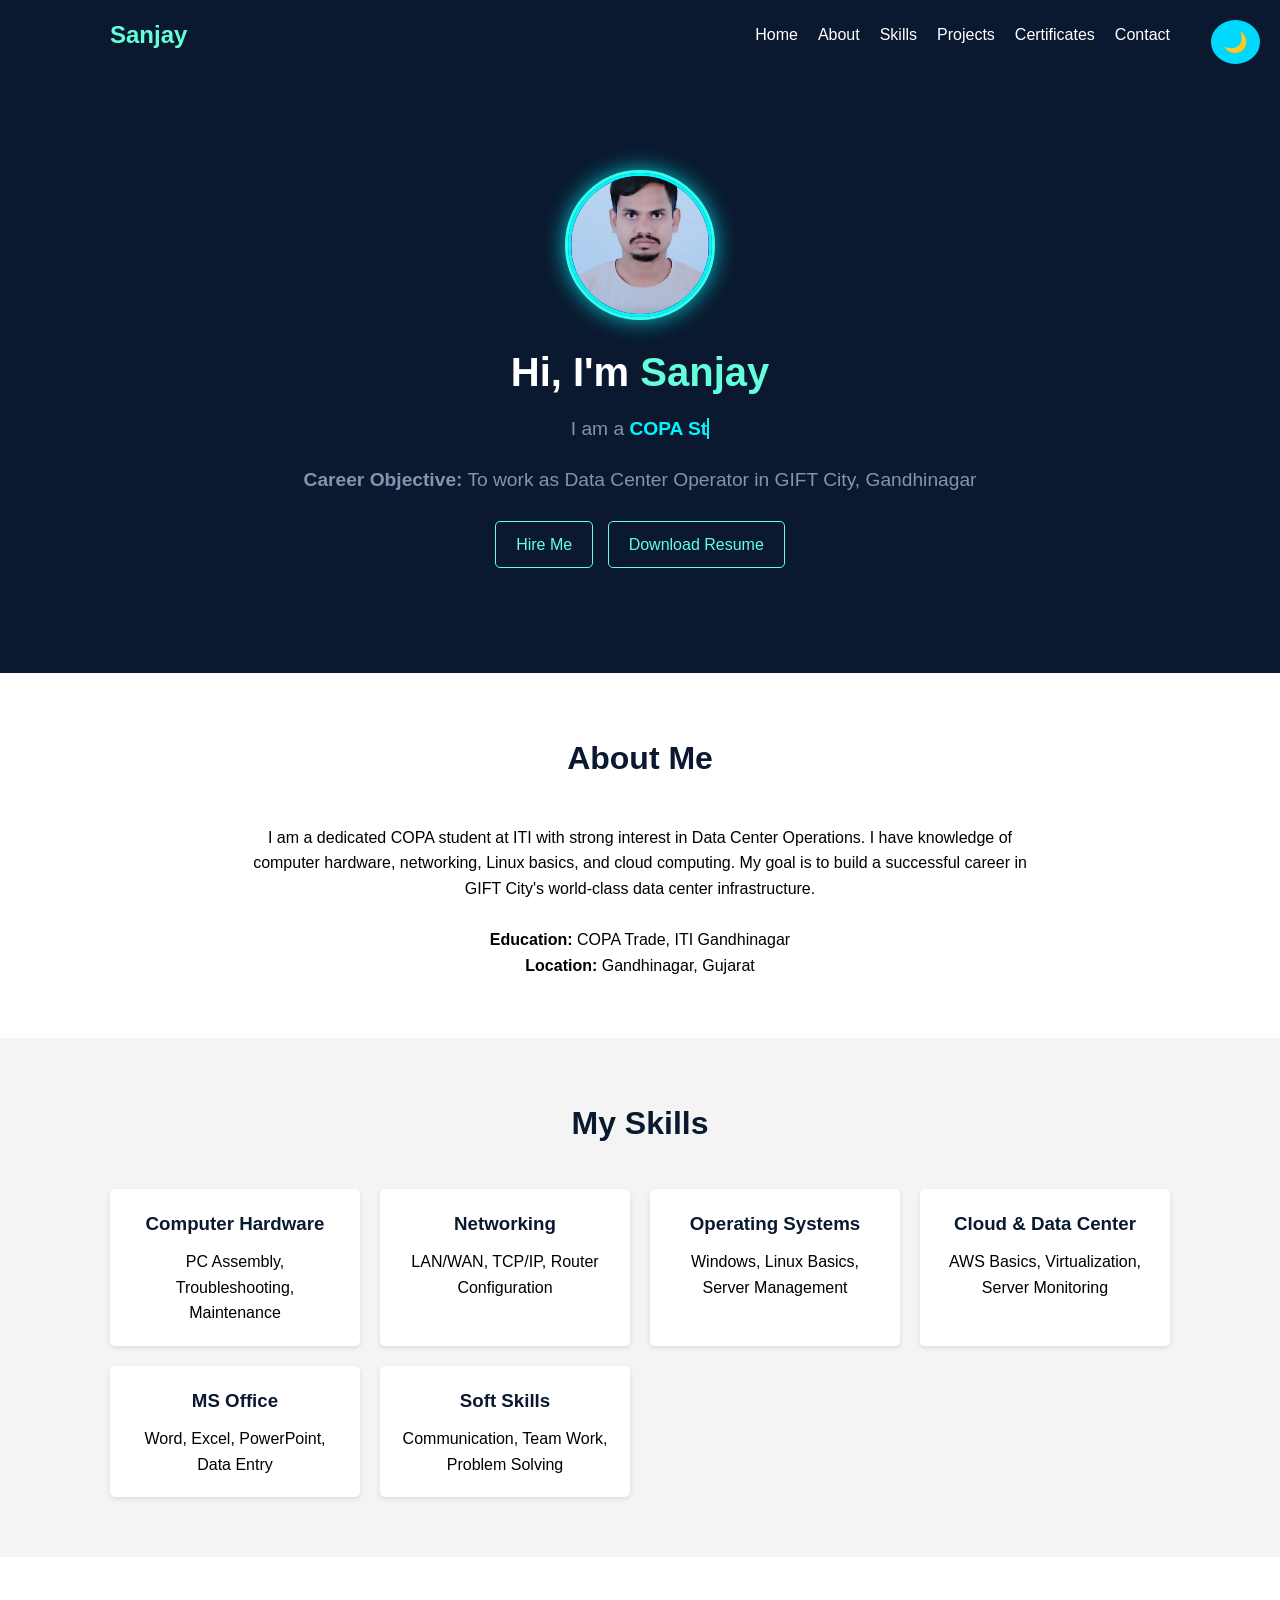
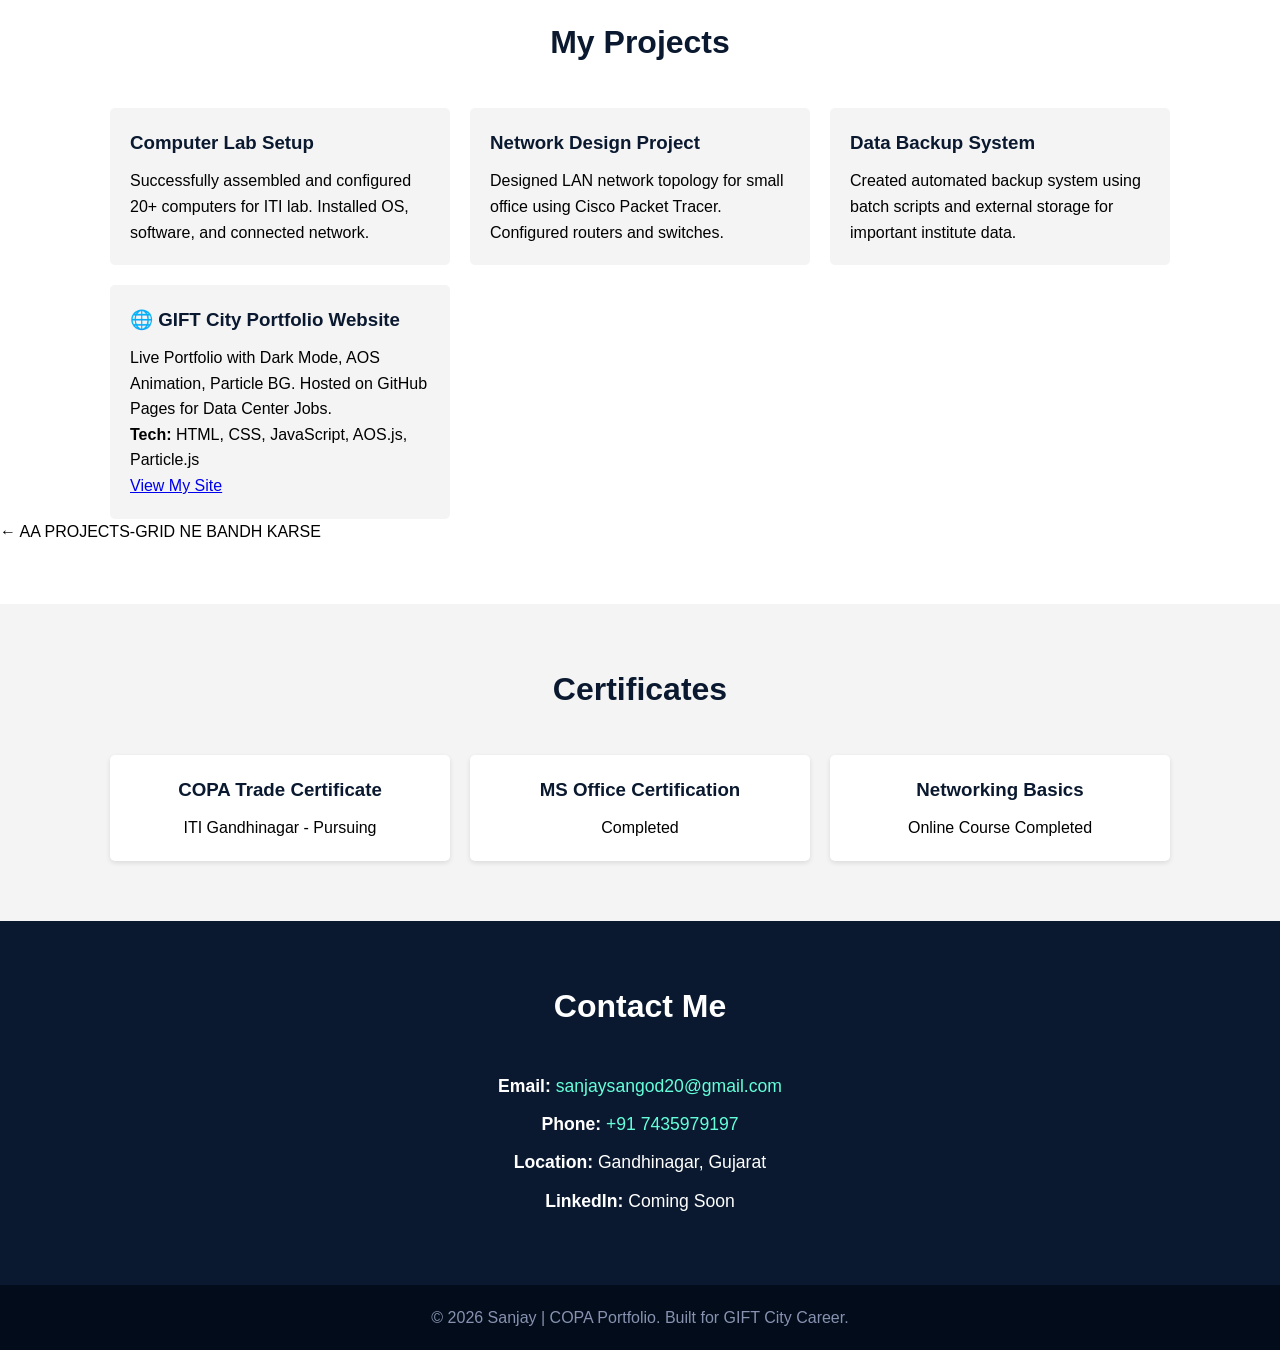
==== index.html @ d098801d "Update index.html" ====
<html lang="en">
<head>
    <meta charset="UTF-8">
    <meta name="viewport" content="width=device-width, initial-scale=1.0">
    <title>Sanjay - COPA Portfolio | GIFT City</title>
    <style>
        * { margin: 0; padding: 0; box-sizing: border-box; }
        body { font-family: Arial, sans-serif; line-height: 1.6; background: #f4f4f4; }
        .container { max-width: 1100px; margin: auto; padding: 0 20px; }
        
        /* Header */
        header { background: #0a192f; color: #fff; padding: 1rem 0; position: sticky; top: 0; }
        nav { display: flex; justify-content: space-between; align-items: center; }
        .logo { font-size: 1.5rem; font-weight: bold; color: #64ffda; }
        .nav-links { display: flex; list-style: none; }
        .nav-links li { margin-left: 20px; }
        .nav-links a { color: #fff; text-decoration: none; }
        .nav-links a:hover { color: #64ffda; }
        
        /* Hero Section */
        #home { background: #0a192f; color: #fff; padding: 100px 0; text-align: center; }
        .hero-img { width: 150px; height: 150px; border-radius: 50%; border: 3px solid #64ffda; margin-bottom: 20px; background: #112240; display: inline-flex; align-items: center; justify-content: center; font-size: 14px; }
        #home h1 { font-size: 2.5rem; margin-bottom: 10px; }
        #home h1 span { color: #64ffda; }
        #home p { font-size: 1.2rem; margin-bottom: 20px; color: #8892b0; }
        .btn { display: inline-block; background: transparent; color: #64ffda; padding: 10px 20px; border: 1px solid #64ffda; border-radius: 5px; text-decoration: none; margin: 5px; }
        .btn:hover { background: rgba(100,255,218,0.1); }
        
        /* Sections */
        section { padding: 60px 0; }
        section h2 { text-align: center; font-size: 2rem; margin-bottom: 40px; color: #0a192f; }
        #about, #projects { background: #fff; }
        #skills, #certificates { background: #f4f4f4; }
        
        /* About */
        .about-content { max-width: 800px; margin: auto; text-align: center; }
        
        /* Skills */
        .skills-grid { display: grid; grid-template-columns: repeat(auto-fit, minmax(200px, 1fr)); gap: 20px; }
        .skill-card { background: #fff; padding: 20px; border-radius: 5px; text-align: center; box-shadow: 0 2px 5px rgba(0,0,0,0.1); }
        .skill-card h3 { color: #0a192f; margin-bottom: 10px; }
        
        /* Projects */
        .projects-grid { display: grid; grid-template-columns: repeat(auto-fit, minmax(300px, 1fr)); gap: 20px; }
        .project-card { background: #f4f4f4; padding: 20px; border-radius: 5px; }
        .project-card h3 { color: #0a192f; margin-bottom: 10px; }
        
        /* Contact */
        #contact { background: #0a192f; color: #fff; text-align: center; }
        #contact h2 { color: #fff; }
        .contact-info p { margin: 10px 0; font-size: 1.1rem; }
        .contact-info a { color: #64ffda; text-decoration: none; }
        /* Typing Effect Cursor */
#typing {
    color: #00f5ff;
    font-weight: bold;
    border-right: 2px solid #00f5ff;
    animation: blink 0.7s infinite;
}

@keyframes blink {
    50% { border-color: transparent }
}

/* Photo Hover Effect */
.hero-img img:hover {
    transform: scale(1.1) rotate(5deg);
    box-shadow: 0 0 40px #00f5ff;
}
        footer { background: #020c1b; color: #8892b0; text-align: center; padding: 20px 0; }
    </style>
    <link href="https://unpkg.com/aos@2.3.1/dist/aos.css" rel="stylesheet">
</head>
<body>
    <header>
        <button id="theme-toggle" style="position: fixed; top: 20px; right: 20px; z-index: 999; padding: 10px 12px; border-radius: 50%; border: none; background: #00d9ff; cursor: pointer; font-size: 20px;">🌙</button>
        <div class="container">
            <nav>
                <div class="logo">Sanjay</div>
                <ul class="nav-links">
                    <li><a href="#home">Home</a></li>
                    <li><a href="#about">About</a></li>
                    <li><a href="#skills">Skills</a></li>
                    <li><a href="#projects">Projects</a></li>
                    <li><a href="#certificates">Certificates</a></li>
                    <li><a href="#contact">Contact</a></li>
                </ul>
            </nav>
        </div>
    </header>

    <section id="home">
        <div class="container">
            <div class="hero-img">
    <img src="myphoto.jpg" alt="Sanjay" 
    style="width: 100%; height: 100%; border-radius: 50%; object-fit: cover; 
    border: 3px solid #00f5ff; box-shadow: 0 0 25px #00f5ff; transition: 0.3s;">
            </div>
            <h1>Hi, I'm <span>Sanjay</span></h1>
            <p class="typing-text">I am a <span id="typing"></span></p>
            <p><strong>Career Objective:</strong> To work as Data Center Operator in GIFT City, Gandhinagar</p>
            <a href="#contact" class="btn">Hire Me</a>
            <a href="#" class="btn">Download Resume</a>
        </div>
    </section>

    <section id="about" data-aos="fade-up">
        <div class="container">
            <h2>About Me</h2>
            <div class="about-content">
                <p>I am a dedicated COPA student at ITI with strong interest in Data Center Operations. I have knowledge of computer hardware, networking, Linux basics, and cloud computing. My goal is to build a successful career in GIFT City's world-class data center infrastructure.</p>
                <br>
                <p><strong>Education:</strong> COPA Trade, ITI Gandhinagar</p>
                <p><strong>Location:</strong> Gandhinagar, Gujarat</p>
            </div>
        </div>
    </section>

    <section id="skills" data-aos="fade-up" data-aos-delay="100">
        <div class="container">
            <h2>My Skills</h2>
            <div class="skills-grid">
                <div class="skill-card">
                    <h3>Computer Hardware</h3>
                    <p>PC Assembly, Troubleshooting, Maintenance</p>
                </div>
                <div class="skill-card">
                    <h3>Networking</h3>
                    <p>LAN/WAN, TCP/IP, Router Configuration</p>
                </div>
                <div class="skill-card">
                    <h3>Operating Systems</h3>
                    <p>Windows, Linux Basics, Server Management</p>
                </div>
                <div class="skill-card">
                    <h3>Cloud & Data Center</h3>
                    <p>AWS Basics, Virtualization, Server Monitoring</p>
                </div>
                <div class="skill-card">
                    <h3>MS Office</h3>
                    <p>Word, Excel, PowerPoint, Data Entry</p>
                </div>
                <div class="skill-card">
                    <h3>Soft Skills</h3>
                    <p>Communication, Team Work, Problem Solving</p>
                </div>
            </div>
        </div>
    </section>

    <section id="projects" data-aos="fade-up" data-aos-delay="200">
        <div class="container">
            <h2>My Projects</h2>
            <div class="projects-grid">
                <div class="project-card">
                    <h3>Computer Lab Setup</h3>
                    <p>Successfully assembled and configured 20+ computers for ITI lab. Installed OS, software, and connected network.</p>
                </div>
                <div class="project-card">
                    <h3>Network Design Project</h3>
                    <p>Designed LAN network topology for small office using Cisco Packet Tracer. Configured routers and switches.</p>
                </div>
                <div class="project-card">
                    <h3>Data Backup System</h3>
                    <p>Created automated backup system using batch scripts and external storage for important institute data.</p>
                </div>
                    <div class="project-card" data-aos="zoom-in" data-aos-delay="300">
          <h3>🌐 GIFT City Portfolio Website</h3>
          <p>Live Portfolio with Dark Mode, AOS Animation, Particle BG. Hosted on GitHub Pages for Data Center Jobs.</p>
          <p><strong>Tech:</strong> HTML, CSS, JavaScript, AOS.js, Particle.js</p>
          <a href="https://sanjaycopa.github.io" class="view-btn" target="_blank">View My Site</a>
                    </div>
        </div>
                    </div>  ← AA PROJECTS-GRID NE BANDH KARSE
    </section>

  <section id="certificates" data-aos="zoom-in">
        <div class="container">
            <h2>Certificates</h2>
            <div class="skills-grid">
                <div class="skill-card">
                    <h3>COPA Trade Certificate</h3>
                    <p>ITI Gandhinagar - Pursuing</p>
                </div>
                <div class="skill-card">
                    <h3>MS Office Certification</h3>
                    <p>Completed</p>
                </div>
                <div class="skill-card">
                    <h3>Networking Basics</h3>
                    <p>Online Course Completed</p>
                </div>
            </div>
        </div>
    </section>

    <section id="contact" data-aos="fade-up">
        <div class="container">
            <h2>Contact Me</h2>
            <div class="contact-info">
                <p><strong>Email:</strong> <a href="mailto:sanjaysangod20@gmail.com">sanjaysangod20@gmail.com</a></p>
                <p><strong>Phone:</strong> <a href="tel:+917435979197">+91 7435979197</a></p>
                <p><strong>Location:</strong> Gandhinagar, Gujarat</p>
                <p><strong>LinkedIn:</strong> Coming Soon</p>
            </div>
        </div>
    </section>

    <footer>
        <p>&copy; 2026 Sanjay | COPA Portfolio. Built for GIFT City Career.</p>
    </footer>
<script>
const textArray = [
    "COPA Student",
    "GIFT City Data Center Aspirant",
    "Network Technician",
    "Cloud Enthusiast"
];
let textIndex = 0;
let charIndex = 0;
const typingElement = document.getElementById("typing");

function type() {
    if (charIndex < textArray[textIndex].length) {
        typingElement.textContent += textArray[textIndex].charAt(charIndex);
        charIndex++;
        setTimeout(type, 100);
    } else {
        setTimeout(erase, 2000);
    }
}

function erase() {
    if (charIndex > 0) {
        typingElement.textContent = textArray[textIndex].substring(0, charIndex - 1);
        charIndex--;
        setTimeout(erase, 50);
    } else {
        textIndex++;
        if (textIndex >= textArray.length) textIndex = 0;
        setTimeout(type, 500);
    }
}

document.addEventListener("DOMContentLoaded", function() {
    setTimeout(type, 1000);
    // Dark Light Mode Toggle
const toggle = document.getElementById('theme-toggle');
const body = document.body;

if(localStorage.getItem('theme') === 'light'){
    body.classList.add('light-mode');
    toggle.textContent = '☀️';
}

toggle.addEventListener('click', () => {
    body.classList.toggle('light-mode');
    if(body.classList.contains('light-mode')){
        toggle.textContent = '☀️';
        localStorage.setItem('theme', 'light');
    } else {
        toggle.textContent = '🌙';
        localStorage.setItem('theme', 'dark');
    }
});
});
</script>
    <!-- AOS Scroll Animation -->
<script src="https://unpkg.com/aos@2.3.1/dist/aos.js"></script>
<script>AOS.init({duration: 1000, once: true});</script>
</body>
  </html>
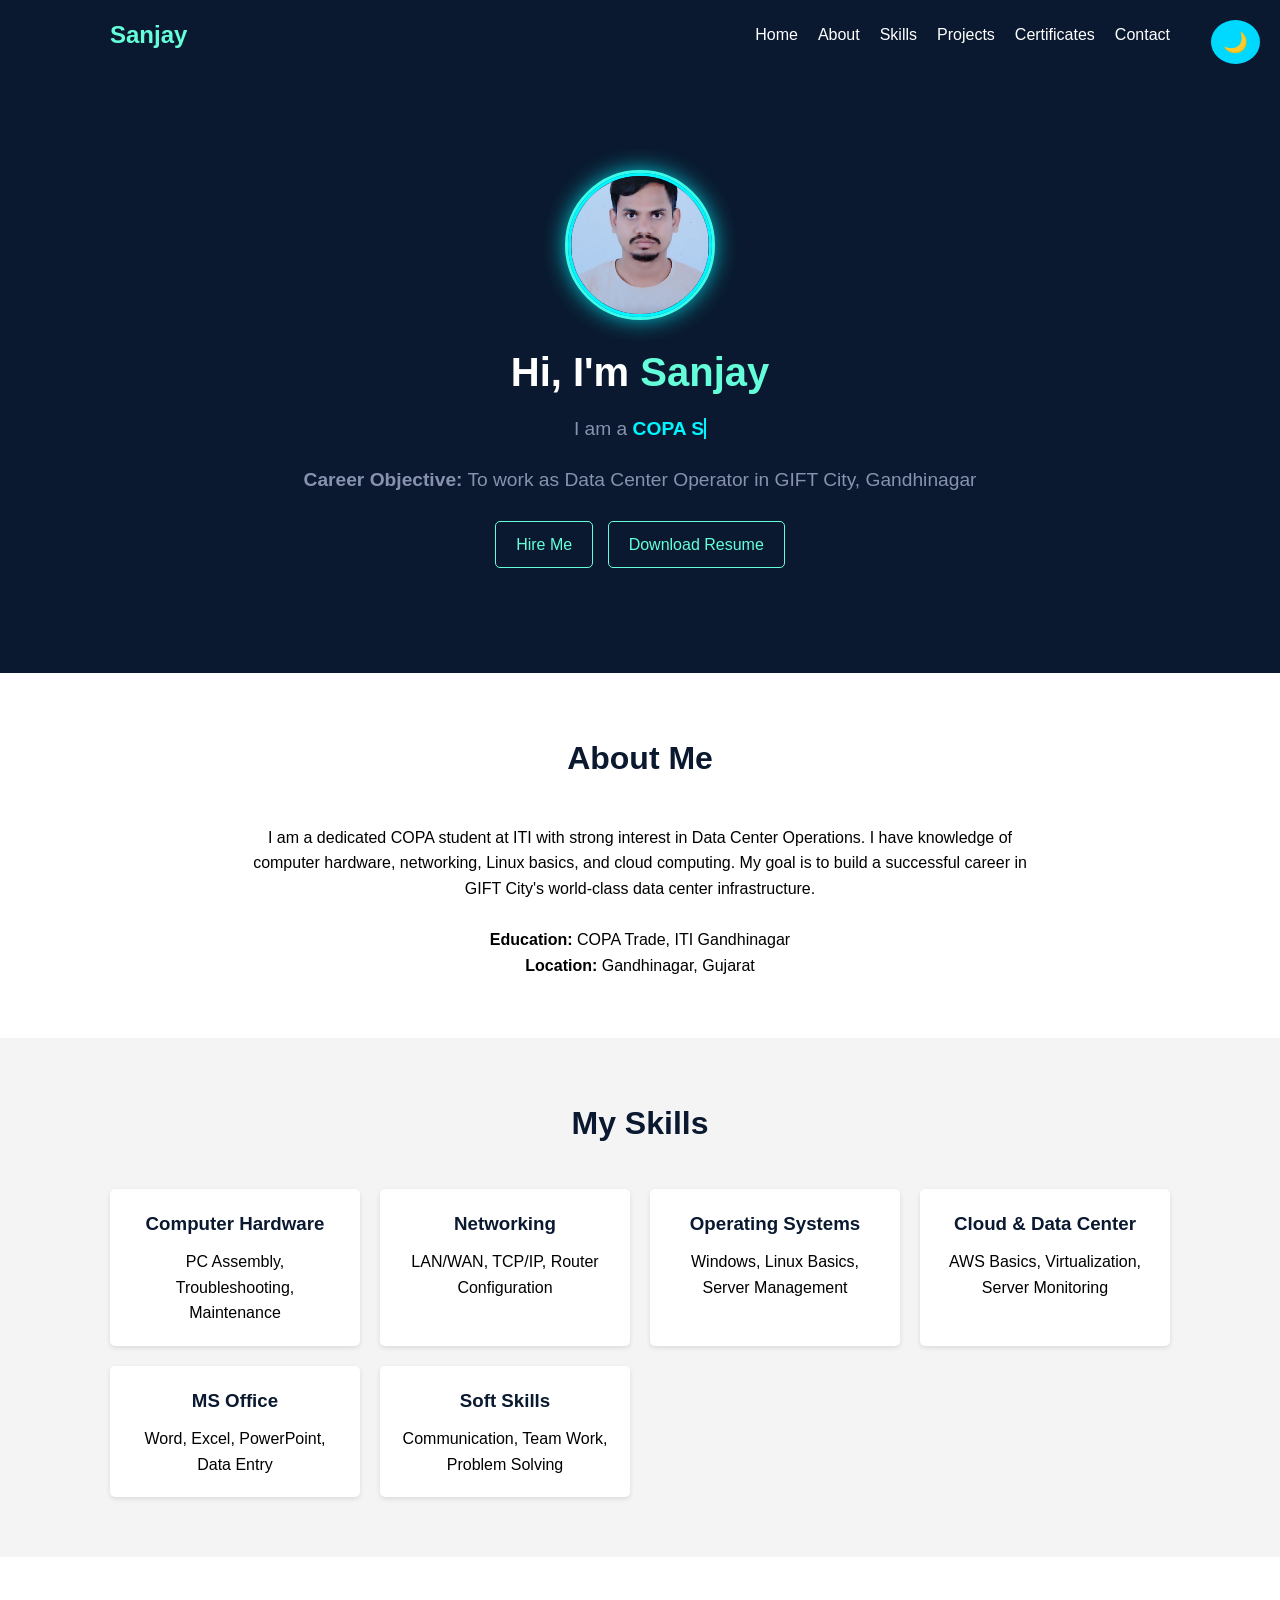
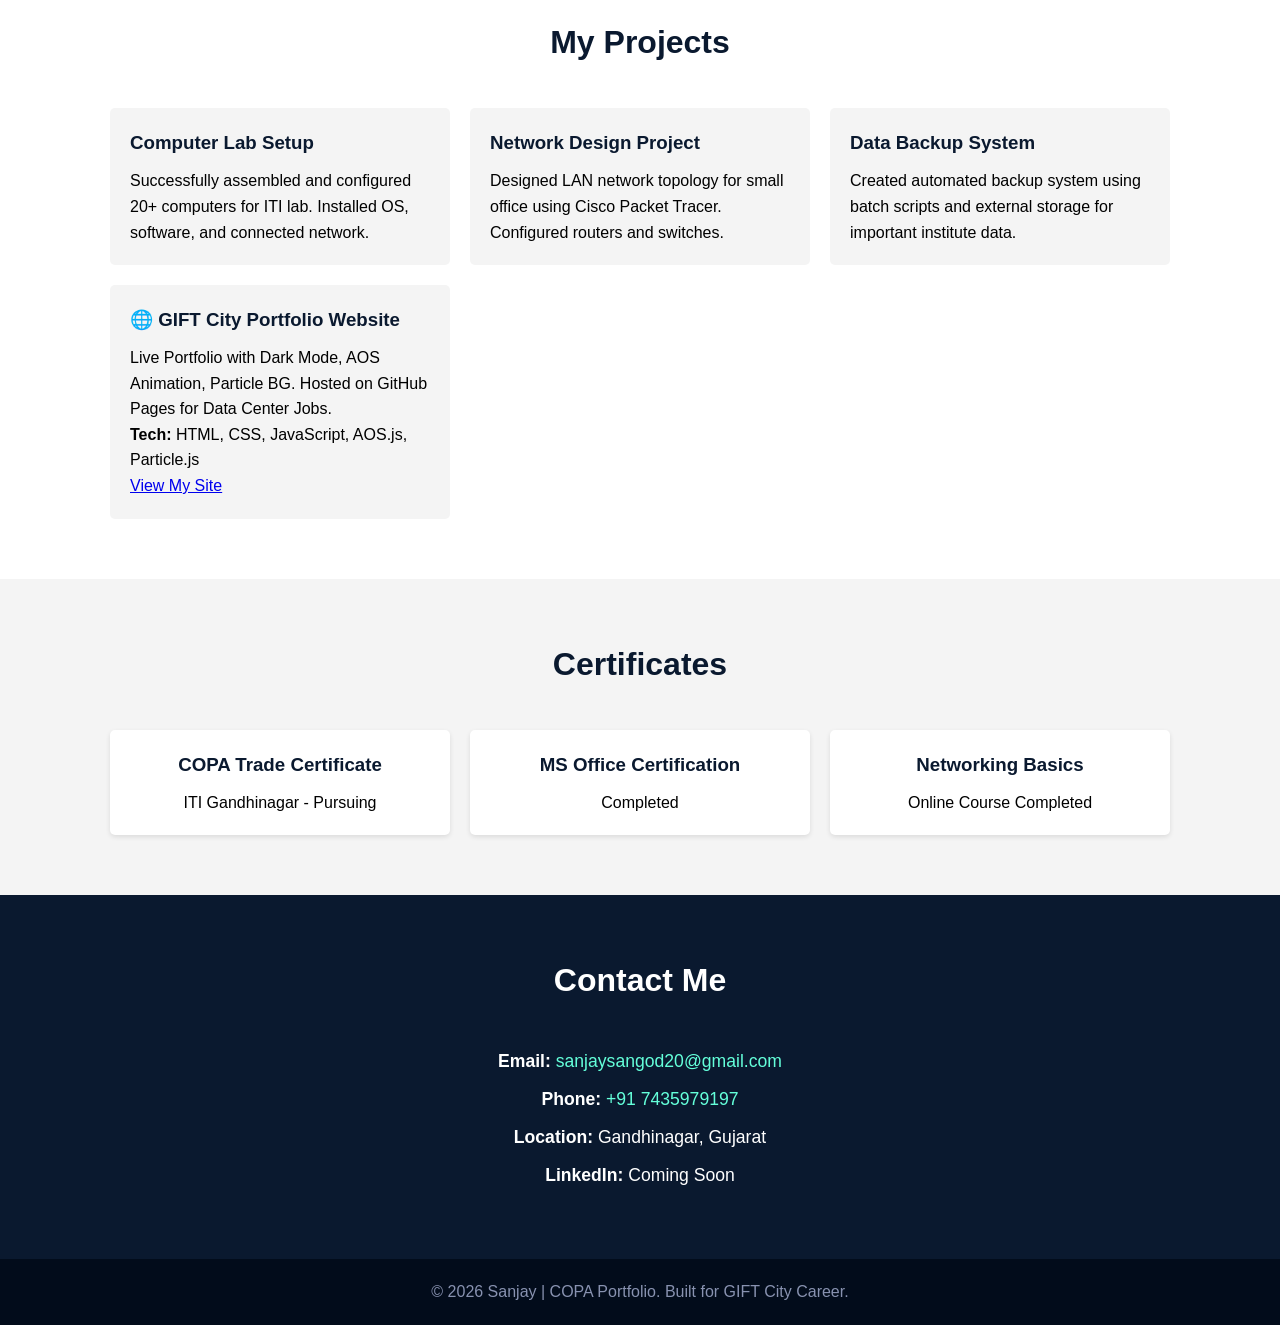
==== commit ca1fcfd5: "Update index.html" ====
--- a/index.html
+++ b/index.html
@@ -172,7 +172,7 @@
           <a href="https://sanjaycopa.github.io" class="view-btn" target="_blank">View My Site</a>
                     </div>
         </div>
-                    </div>  ← AA PROJECTS-GRID NE BANDH KARSE
+                    </div>
     </section>
 
   <section id="certificates" data-aos="zoom-in">
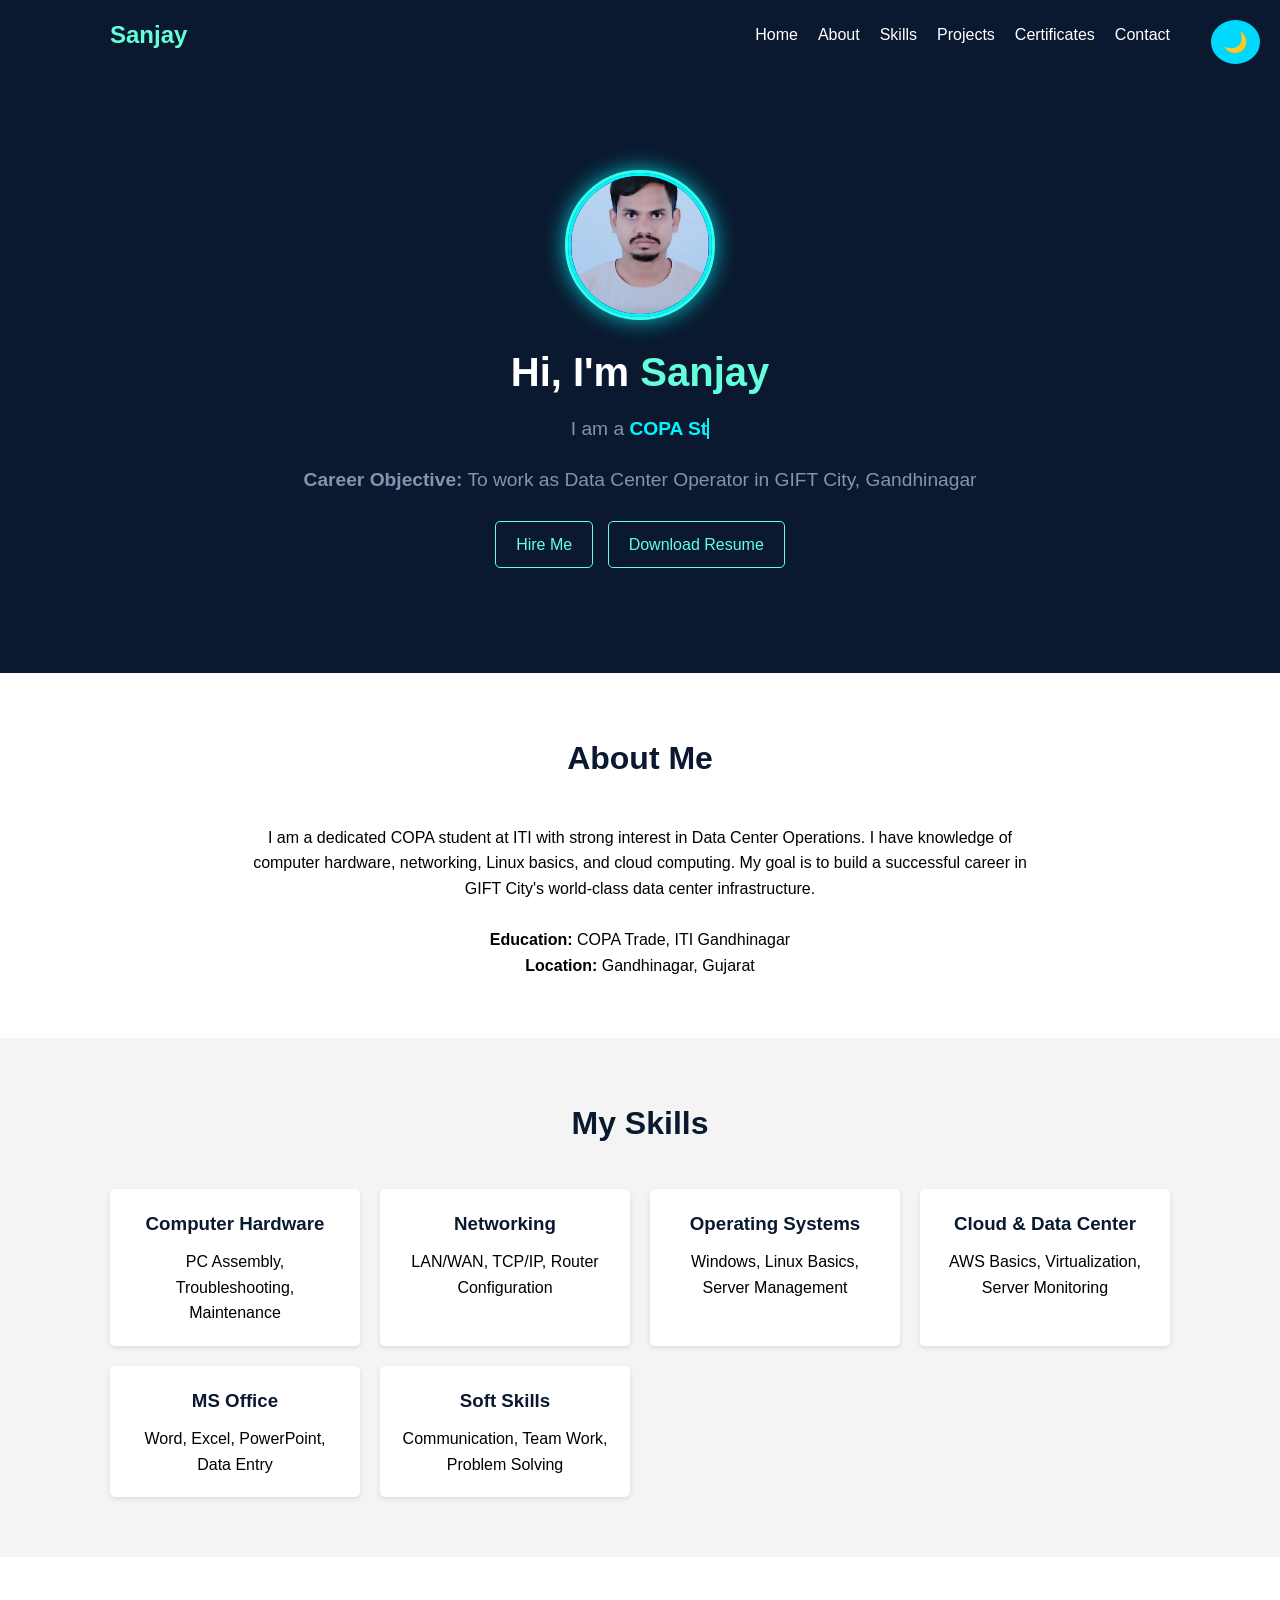
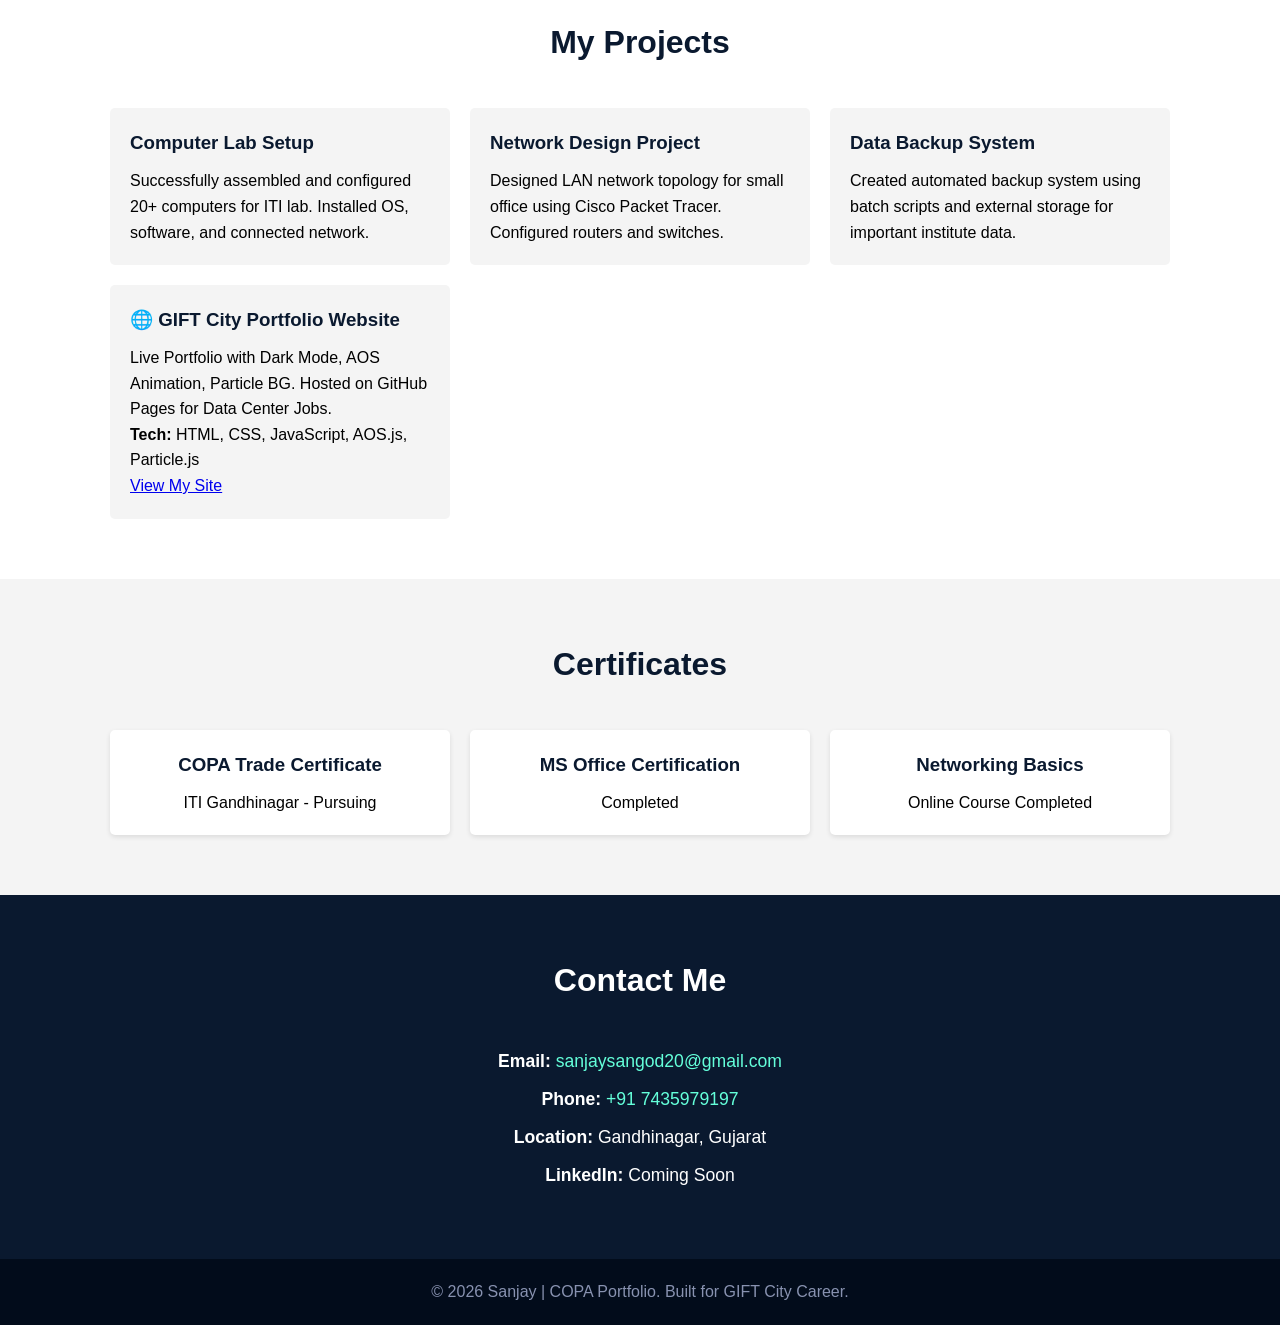
==== commit 87f6791b: "Update index.html" ====
--- a/index.html
+++ b/index.html
@@ -173,6 +173,7 @@
                     </div>
         </div>
                     </div>
+    </div>
     </section>
 
   <section id="certificates" data-aos="zoom-in">
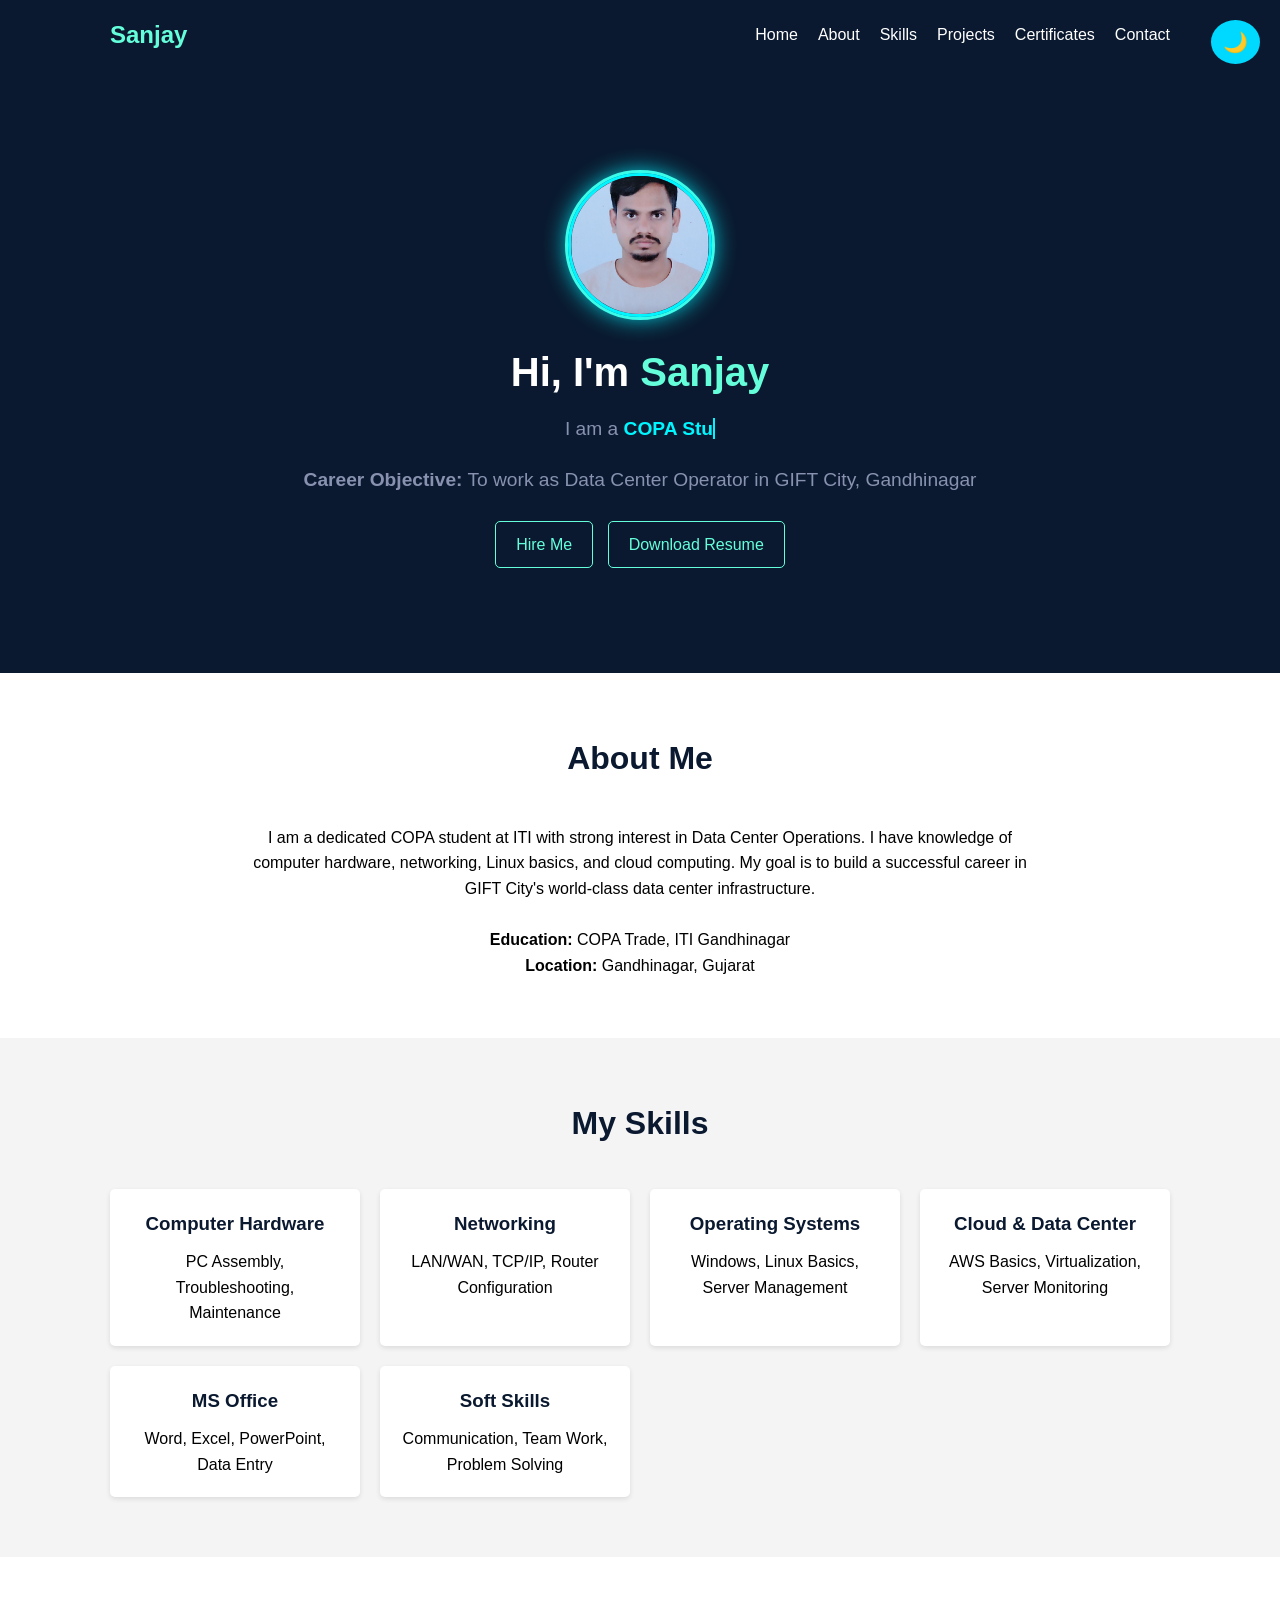
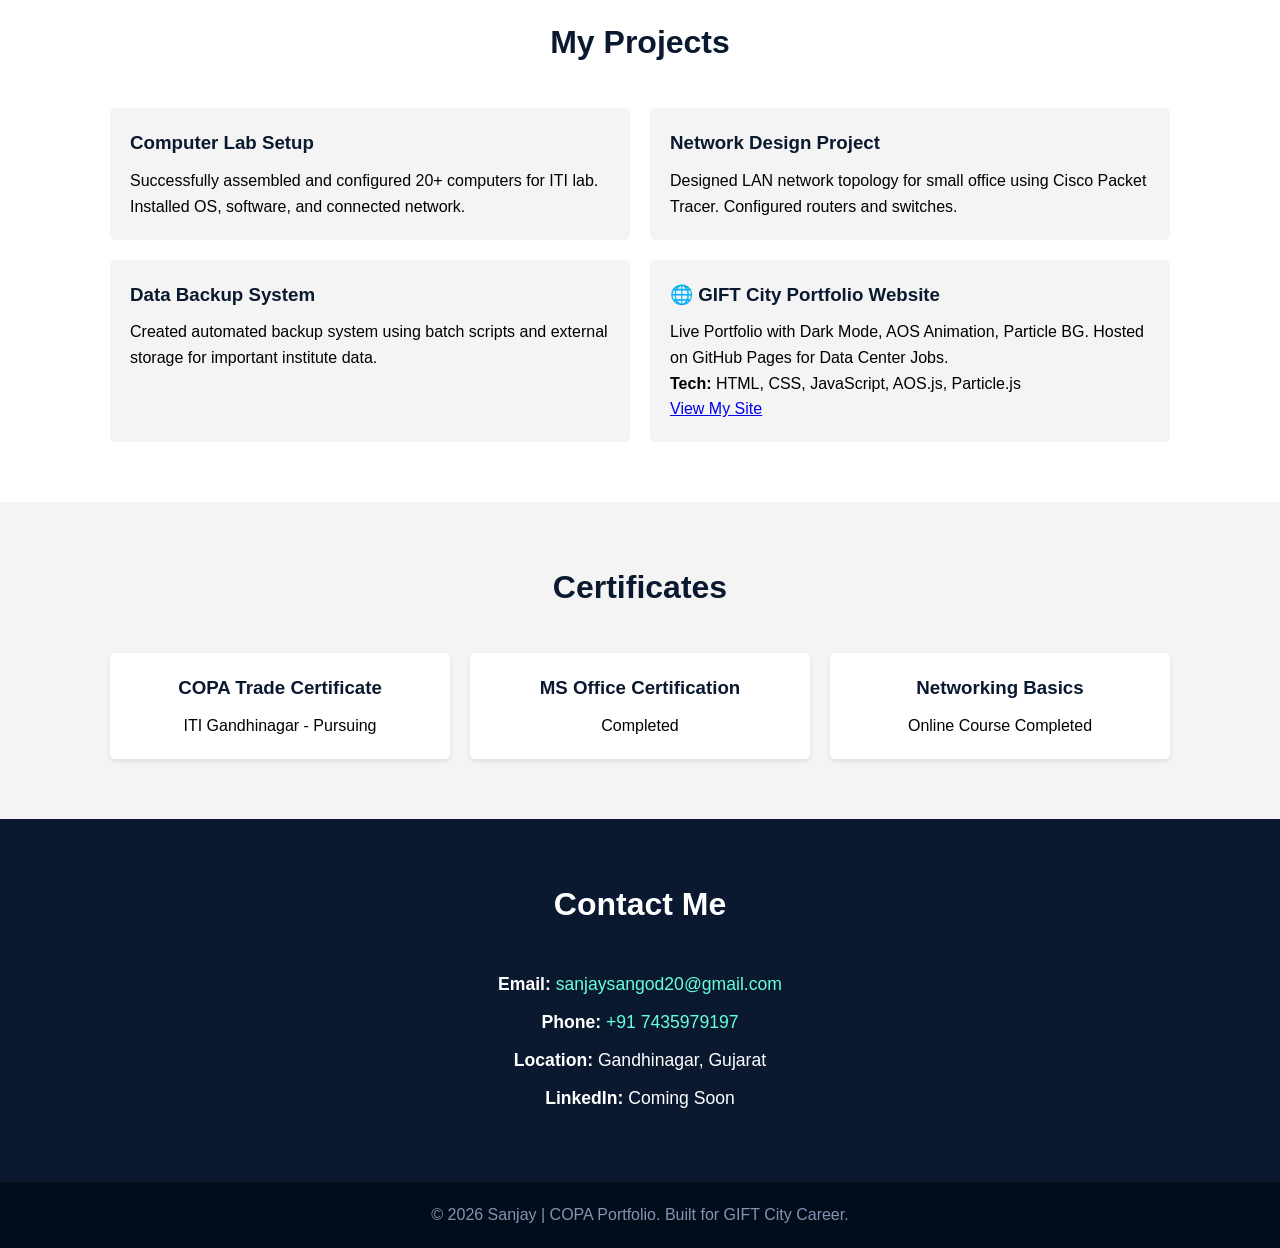
==== commit 541abed9: "Update index.html" ====
--- a/index.html
+++ b/index.html
@@ -42,7 +42,17 @@
         .skill-card h3 { color: #0a192f; margin-bottom: 10px; }
         
         /* Projects */
-        .projects-grid { display: grid; grid-template-columns: repeat(auto-fit, minmax(300px, 1fr)); gap: 20px; }
+        .projects-grid { 
+  display: grid; 
+  grid-template-columns: repeat(2, 1fr); 
+  gap: 20px; 
+}
+
+@media (max-width: 768px) {
+  .projects-grid {
+    grid-template-columns: 1fr;
+  }
+}
         .project-card { background: #f4f4f4; padding: 20px; border-radius: 5px; }
         .project-card h3 { color: #0a192f; margin-bottom: 10px; }
         
@@ -173,7 +183,6 @@
                     </div>
         </div>
                     </div>
-    </div>
     </section>
 
   <section id="certificates" data-aos="zoom-in">
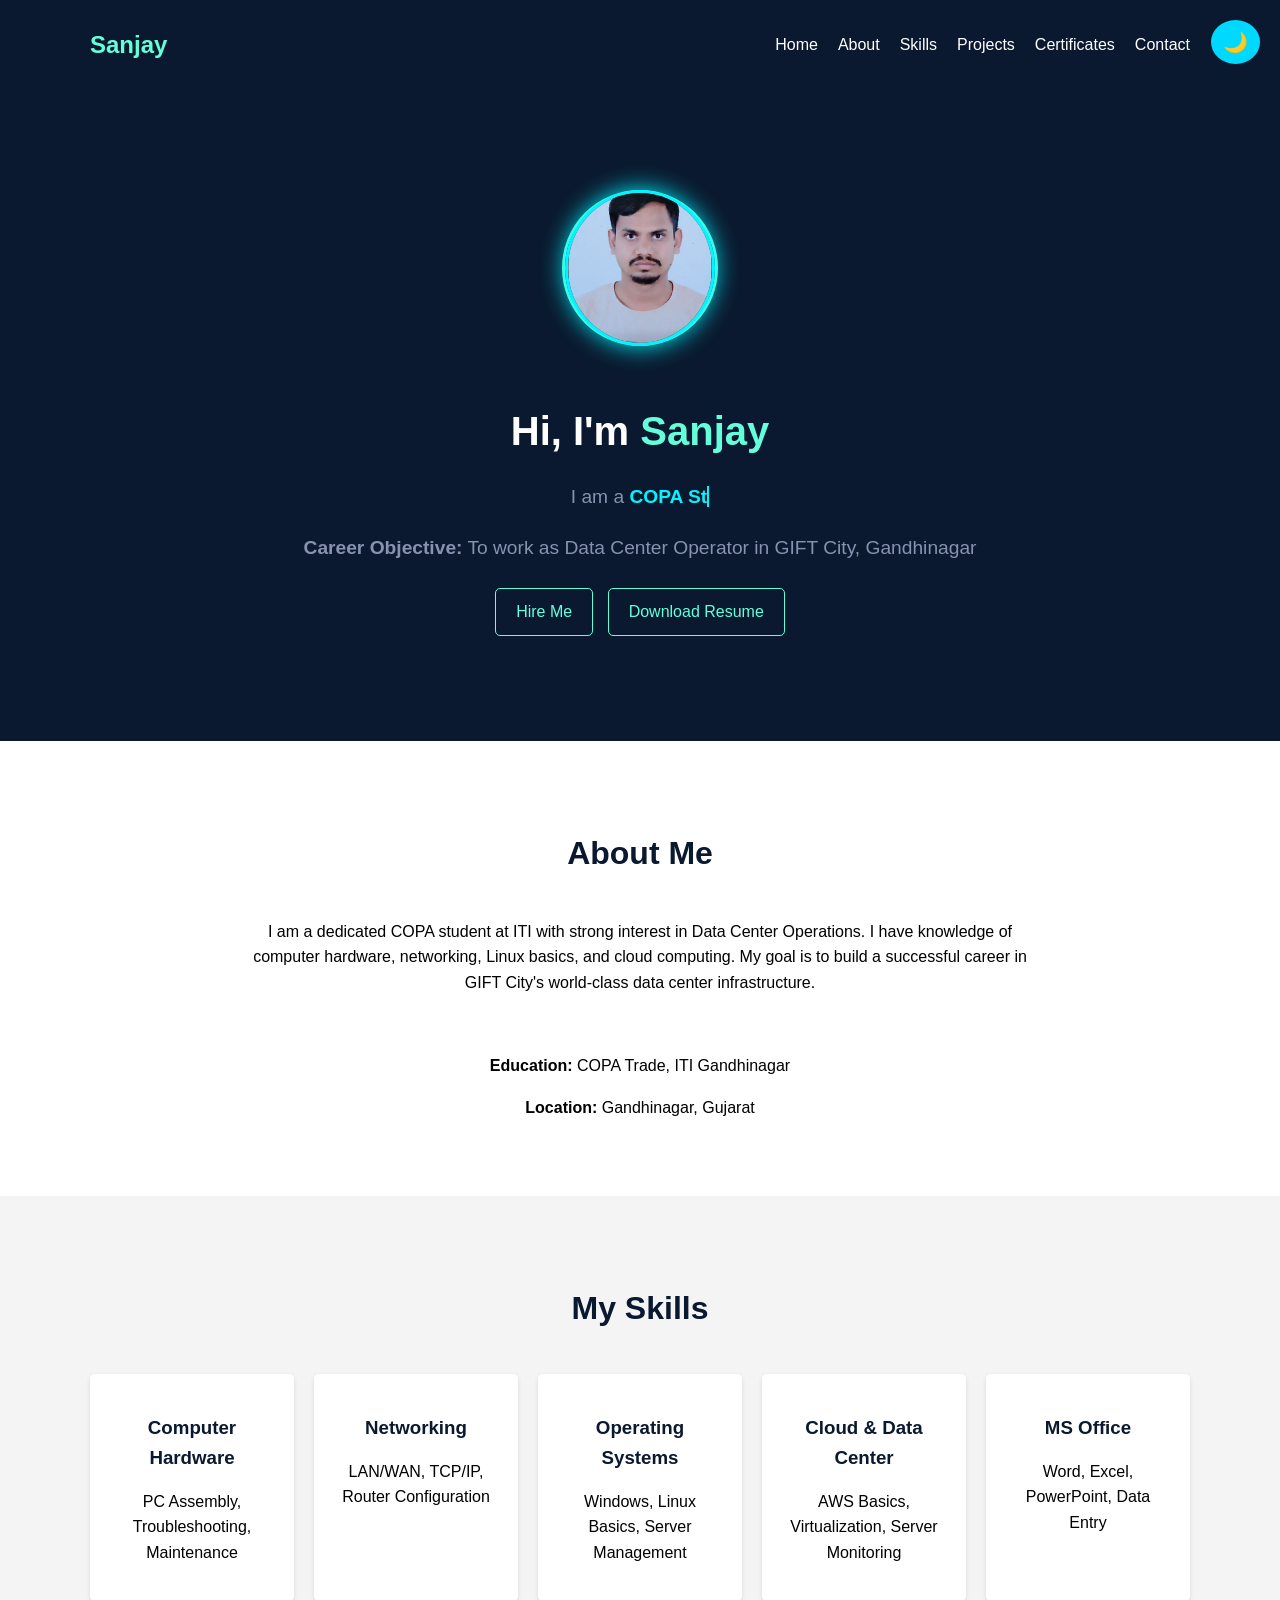
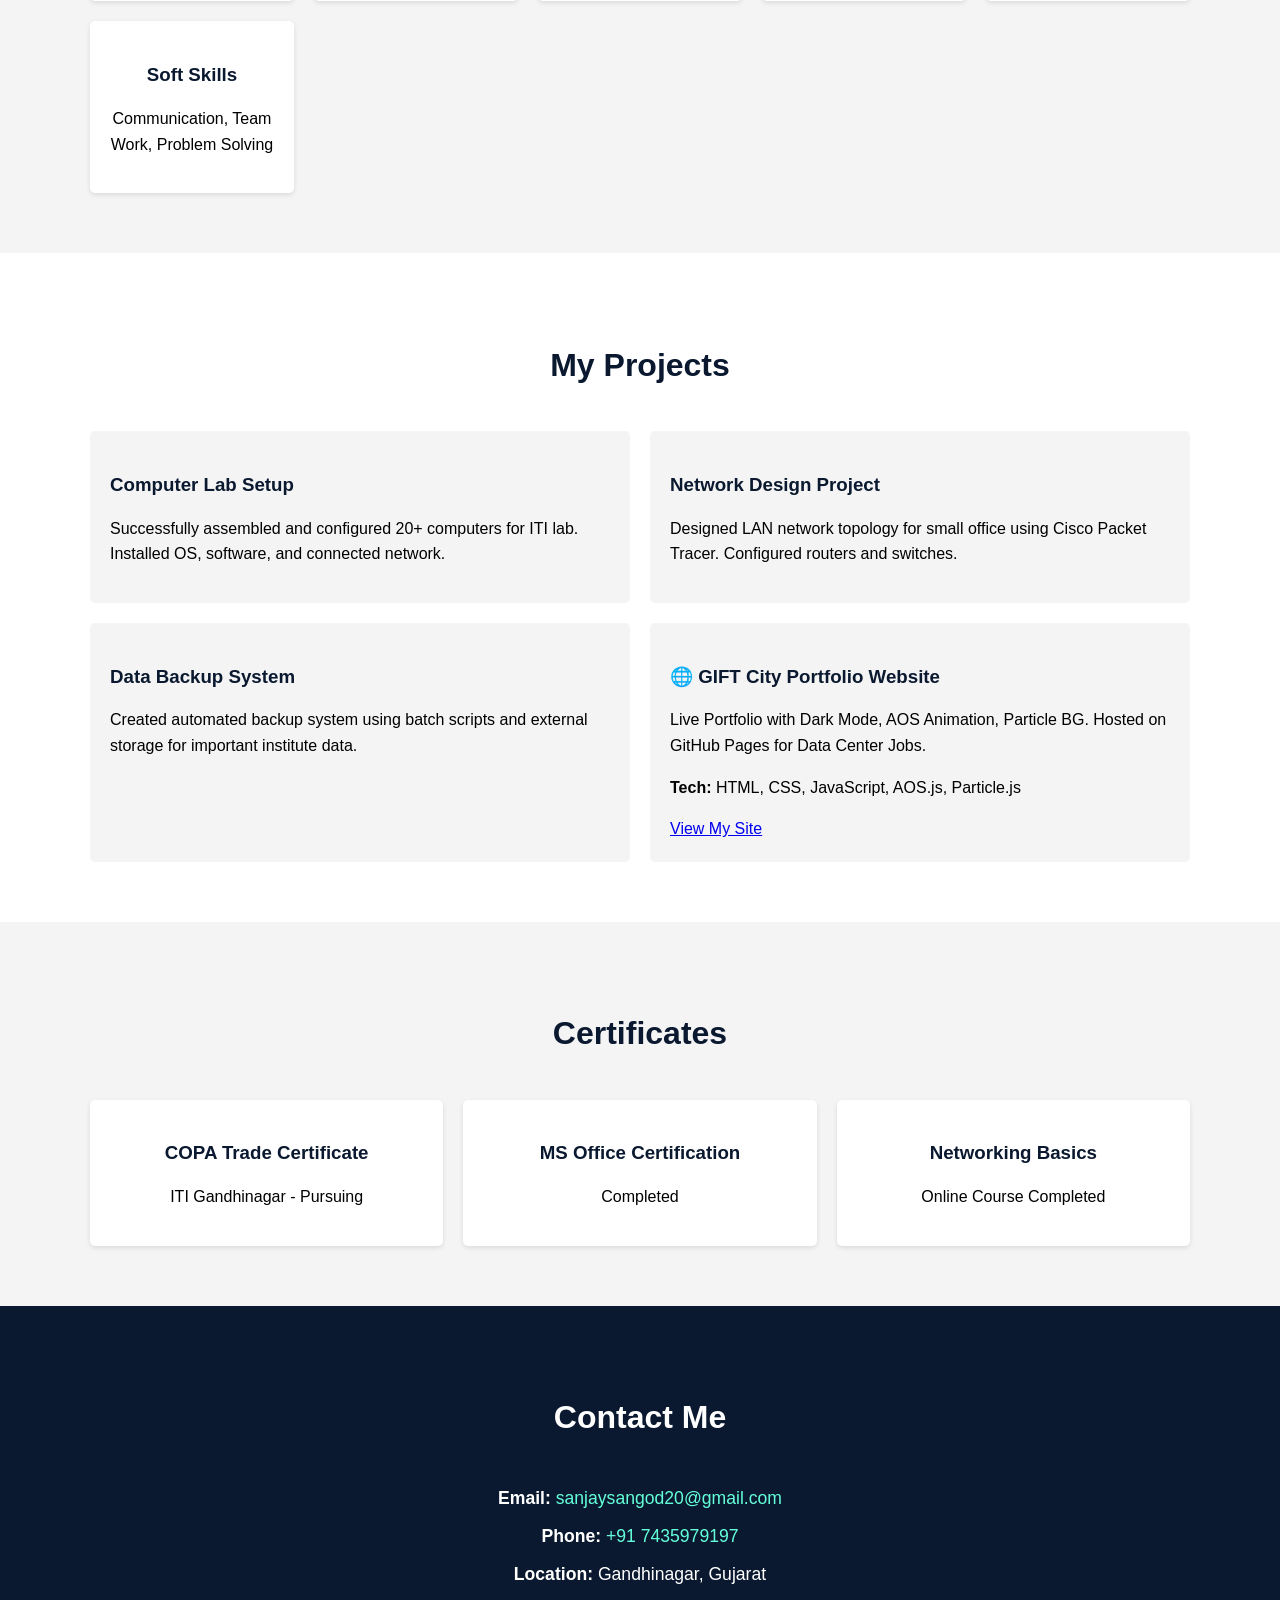
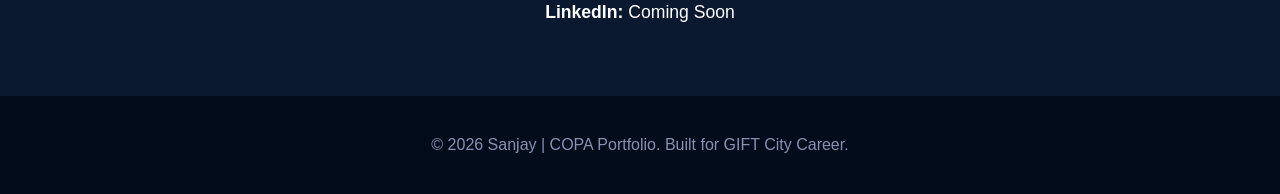
==== commit 2a761372: "Update index.html" ====
--- a/index.html
+++ b/index.html
@@ -4,6 +4,8 @@
     <meta charset="UTF-8">
     <meta name="viewport" content="width=device-width, initial-scale=1.0">
     <title>Sanjay - COPA Portfolio | GIFT City</title>
+<link rel="stylesheet" href="style.css">  <!-- AA LINE NAKH -->
+<style>
     <style>
         * { margin: 0; padding: 0; box-sizing: border-box; }
         body { font-family: Arial, sans-serif; line-height: 1.6; background: #f4f4f4; }
--- a/style.css
+++ b/style.css
@@ -0,0 +1,32 @@
+/* TEAL GRADIENT BG - ITI SITE JEVU */
+body {
+  margin: 0;
+  background: linear-gradient(135deg, #00d2ff 0%, #3a7bd5 100%);
+  min-height: 100vh;
+  font-family: 'Poppins', sans-serif;
+}
+
+/* HERO WHITE BOX */
+.hero-box {
+  background: white;
+  border-radius: 20px;
+  padding: 50px 30px;
+  max-width: 850px;
+  margin: 80px auto;
+  box-shadow: 0 10px 40px rgba(0,0,0,0.3);
+  text-align: center;
+}
+
+/* DARK SECTION */
+.about-section, .skills-section, .projects-section {
+  background: #0a0a0a;
+  color: white;
+  padding: 80px 20px;
+}
+
+/* CARD HOVER */
+.card:hover {
+  transform: translateY(-10px);
+  transition: 0.3s;
+  box-shadow: 0 15px 30px rgba(0, 210, 255, 0.4);
+}
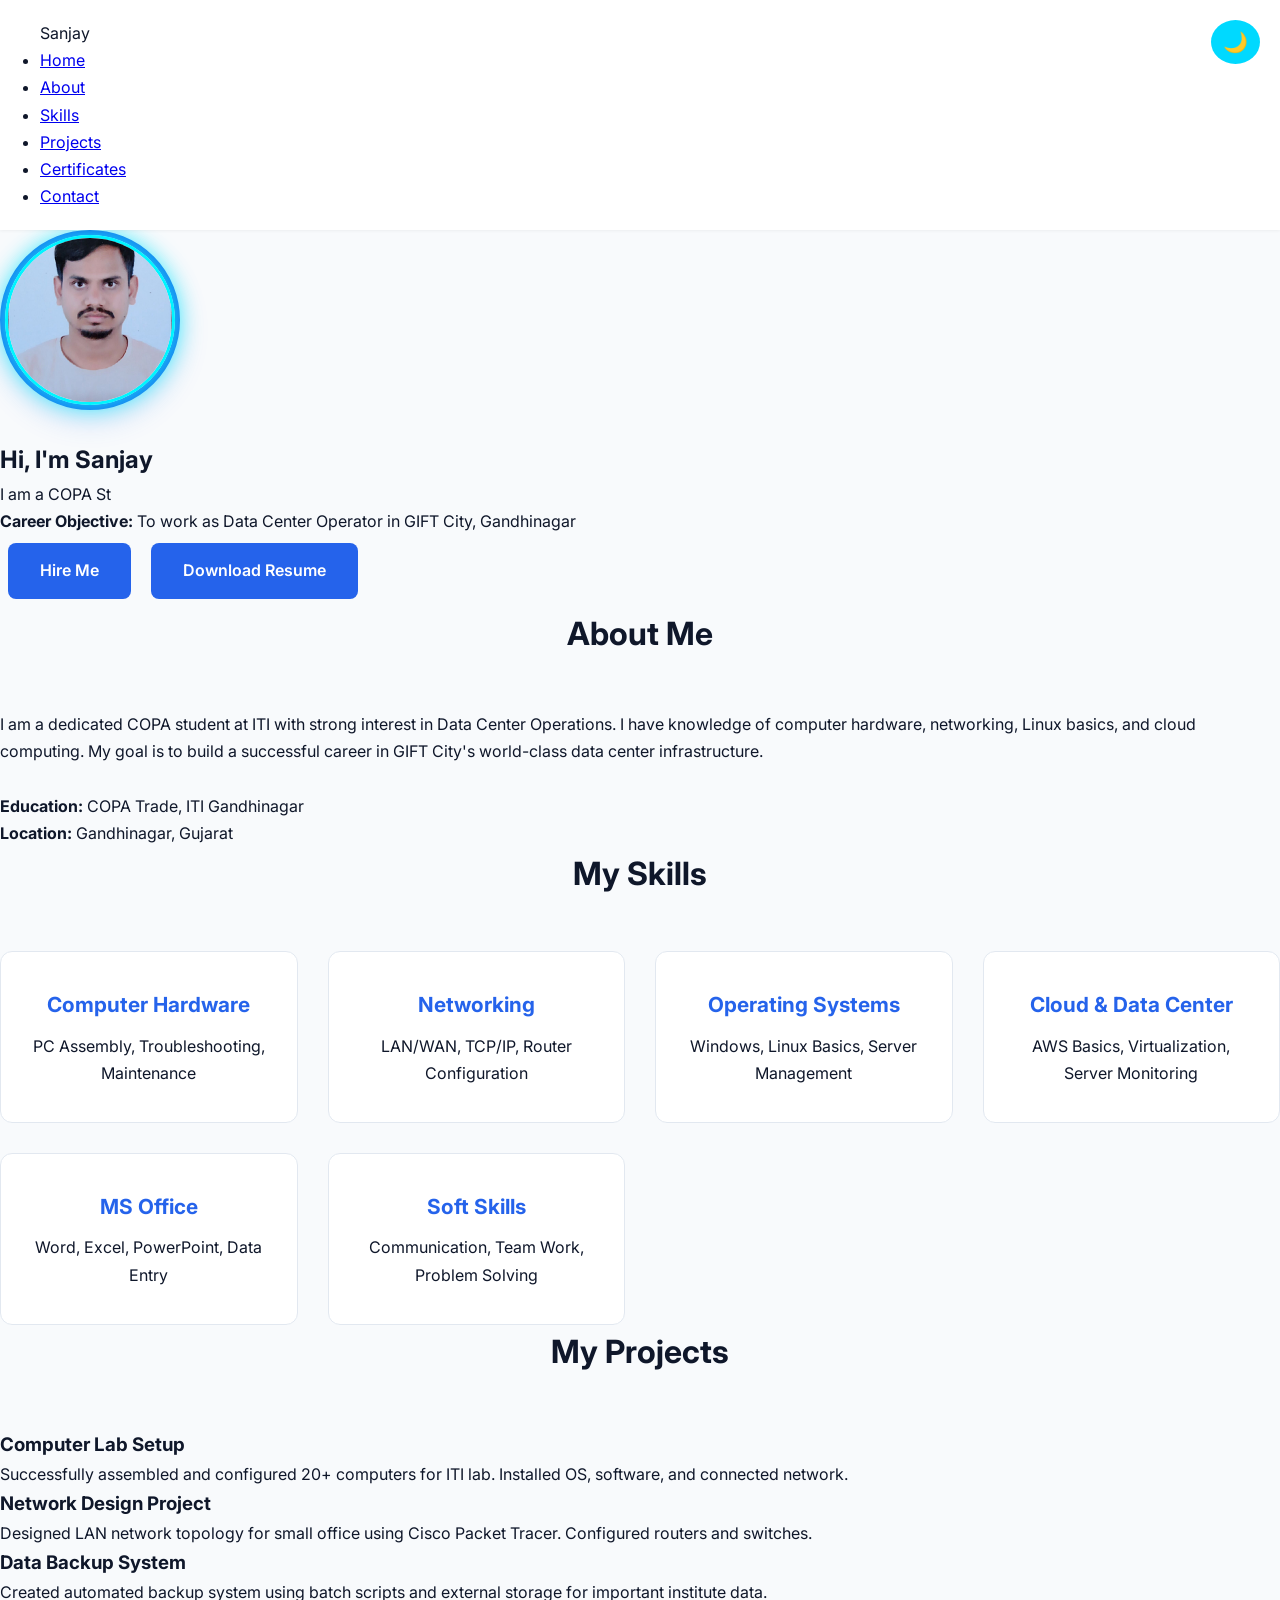
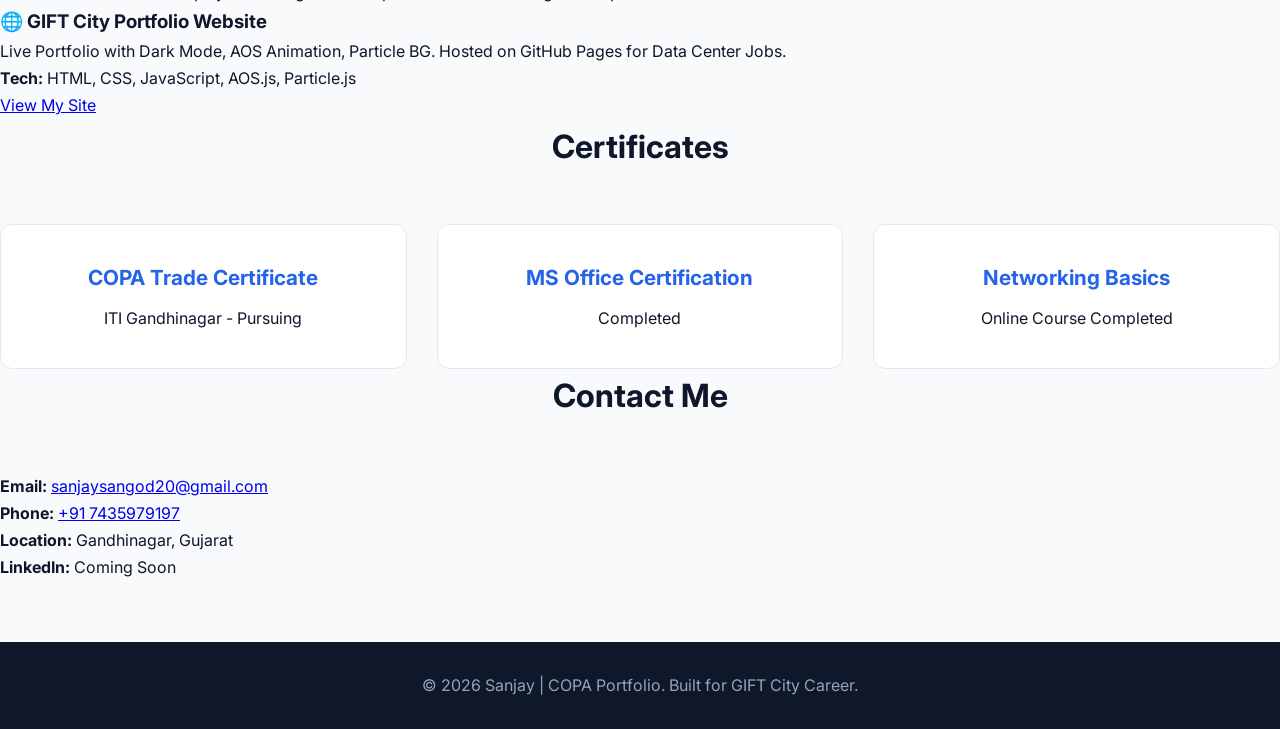
==== commit 14d84a06: "Update index.html" ====
--- a/index.html
+++ b/index.html
@@ -4,84 +4,8 @@
     <meta charset="UTF-8">
     <meta name="viewport" content="width=device-width, initial-scale=1.0">
     <title>Sanjay - COPA Portfolio | GIFT City</title>
-<link rel="stylesheet" href="style.css">  <!-- AA LINE NAKH -->
-<style>
-    <style>
-        * { margin: 0; padding: 0; box-sizing: border-box; }
-        body { font-family: Arial, sans-serif; line-height: 1.6; background: #f4f4f4; }
-        .container { max-width: 1100px; margin: auto; padding: 0 20px; }
-        
-        /* Header */
-        header { background: #0a192f; color: #fff; padding: 1rem 0; position: sticky; top: 0; }
-        nav { display: flex; justify-content: space-between; align-items: center; }
-        .logo { font-size: 1.5rem; font-weight: bold; color: #64ffda; }
-        .nav-links { display: flex; list-style: none; }
-        .nav-links li { margin-left: 20px; }
-        .nav-links a { color: #fff; text-decoration: none; }
-        .nav-links a:hover { color: #64ffda; }
-        
-        /* Hero Section */
-        #home { background: #0a192f; color: #fff; padding: 100px 0; text-align: center; }
-        .hero-img { width: 150px; height: 150px; border-radius: 50%; border: 3px solid #64ffda; margin-bottom: 20px; background: #112240; display: inline-flex; align-items: center; justify-content: center; font-size: 14px; }
-        #home h1 { font-size: 2.5rem; margin-bottom: 10px; }
-        #home h1 span { color: #64ffda; }
-        #home p { font-size: 1.2rem; margin-bottom: 20px; color: #8892b0; }
-        .btn { display: inline-block; background: transparent; color: #64ffda; padding: 10px 20px; border: 1px solid #64ffda; border-radius: 5px; text-decoration: none; margin: 5px; }
-        .btn:hover { background: rgba(100,255,218,0.1); }
-        
-        /* Sections */
-        section { padding: 60px 0; }
-        section h2 { text-align: center; font-size: 2rem; margin-bottom: 40px; color: #0a192f; }
-        #about, #projects { background: #fff; }
-        #skills, #certificates { background: #f4f4f4; }
-        
-        /* About */
-        .about-content { max-width: 800px; margin: auto; text-align: center; }
-        
-        /* Skills */
-        .skills-grid { display: grid; grid-template-columns: repeat(auto-fit, minmax(200px, 1fr)); gap: 20px; }
-        .skill-card { background: #fff; padding: 20px; border-radius: 5px; text-align: center; box-shadow: 0 2px 5px rgba(0,0,0,0.1); }
-        .skill-card h3 { color: #0a192f; margin-bottom: 10px; }
-        
-        /* Projects */
-        .projects-grid { 
-  display: grid; 
-  grid-template-columns: repeat(2, 1fr); 
-  gap: 20px; 
-}
-
-@media (max-width: 768px) {
-  .projects-grid {
-    grid-template-columns: 1fr;
-  }
-}
-        .project-card { background: #f4f4f4; padding: 20px; border-radius: 5px; }
-        .project-card h3 { color: #0a192f; margin-bottom: 10px; }
-        
-        /* Contact */
-        #contact { background: #0a192f; color: #fff; text-align: center; }
-        #contact h2 { color: #fff; }
-        .contact-info p { margin: 10px 0; font-size: 1.1rem; }
-        .contact-info a { color: #64ffda; text-decoration: none; }
-        /* Typing Effect Cursor */
-#typing {
-    color: #00f5ff;
-    font-weight: bold;
-    border-right: 2px solid #00f5ff;
-    animation: blink 0.7s infinite;
-}
-
-@keyframes blink {
-    50% { border-color: transparent }
-}
-
-/* Photo Hover Effect */
-.hero-img img:hover {
-    transform: scale(1.1) rotate(5deg);
-    box-shadow: 0 0 40px #00f5ff;
-}
-        footer { background: #020c1b; color: #8892b0; text-align: center; padding: 20px 0; }
-    </style>
+<link rel="stylesheet" href="style.css">
+
     <link href="https://unpkg.com/aos@2.3.1/dist/aos.css" rel="stylesheet">
 </head>
 <body>
--- a/style.css
+++ b/style.css
@@ -1,32 +1,141 @@
-/* TEAL GRADIENT BG - ITI SITE JEVU */
-body {
+/* SANJAY COPA - PROFESSIONAL PORTFOLIO */
+@import url('https://fonts.googleapis.com/css2?family=Inter:wght@300;400;600;700&display=swap');
+
+* {
   margin: 0;
-  background: linear-gradient(135deg, #00d2ff 0%, #3a7bd5 100%);
-  min-height: 100vh;
-  font-family: 'Poppins', sans-serif;
+  padding: 0;
+  box-sizing: border-box;
 }
 
-/* HERO WHITE BOX */
-.hero-box {
-  background: white;
-  border-radius: 20px;
-  padding: 50px 30px;
-  max-width: 850px;
-  margin: 80px auto;
-  box-shadow: 0 10px 40px rgba(0,0,0,0.3);
+body {
+  font-family: 'Inter', sans-serif;
+  background: #f8fafc;
+  color: #0f172a;
+  line-height: 1.7;
+}
+
+/* NAVBAR CLEAN */
+nav {
+  background: #ffffff;
+  padding: 20px 40px;
+  box-shadow: 0 1px 3px rgba(0,0,0,0.05);
+  position: sticky;
+  top: 0;
+  z-index: 100;
+}
+
+/* HERO SECTION - WHITE & CLEAN */
+.hero-section {
+  background: #ffffff;
+  padding: 120px 20px;
   text-align: center;
 }
 
-/* DARK SECTION */
-.about-section, .skills-section, .projects-section {
-  background: #0a0a0a;
-  color: white;
-  padding: 80px 20px;
+.hero-img {
+  width: 180px;
+  height: 180px;
+  border-radius: 50%;
+  border: 5px solid #2563eb;
+  box-shadow: 0 10px 30px rgba(37, 99, 235, 0.2);
+  margin-bottom: 30px;
 }
 
-/* CARD HOVER */
-.card:hover {
-  transform: translateY(-10px);
+.hero-section h1 {
+  font-size: 2.5rem;
+  font-weight: 700;
+  margin-bottom: 10px;
+}
+
+.hero-section h1 span {
+  color: #2563eb;
+}
+
+.hero-section p {
+  font-size: 1.1rem;
+  color: #64748b;
+  margin-bottom: 30px;
+}
+
+/* BUTTON PROFESSIONAL */
+.btn {
+  background: #2563eb;
+  color: white;
+  padding: 14px 32px;
+  border-radius: 8px;
+  border: none;
+  font-weight: 600;
+  font-size: 1rem;
+  margin: 8px;
+  display: inline-block;
+  text-decoration: none;
   transition: 0.3s;
-  box-shadow: 0 15px 30px rgba(0, 210, 255, 0.4);
 }
+
+.btn:hover {
+  background: #1d4ed8;
+  transform: translateY(-2px);
+  box-shadow: 0 8px 20px rgba(37, 99, 235, 0.3);
+}
+
+.btn-outline {
+  background: transparent;
+  color: #2563eb;
+  border: 2px solid #2563eb;
+}
+
+.btn-outline:hover {
+  background: #2563eb;
+  color: white;
+}
+
+/* SECTIONS */
+.about-section, .skills-section, .contact-section {
+  background: #ffffff;
+  padding: 80px 20px;
+  max-width: 1100px;
+  margin: 0 auto;
+}
+
+h2 {
+  font-size: 2rem;
+  text-align: center;
+  margin-bottom: 50px;
+  color: #0f172a;
+}
+
+/* SKILLS GRID */
+.skills-grid {
+  display: grid;
+  grid-template-columns: repeat(auto-fit, minmax(250px, 1fr));
+  gap: 30px;
+}
+
+.skill-card {
+  background: #ffffff;
+  border: 1px solid #e2e8f0;
+  border-radius: 12px;
+  padding: 35px 25px;
+  text-align: center;
+  transition: 0.3s;
+}
+
+.skill-card:hover {
+  border-color: #2563eb;
+  box-shadow: 0 12px 30px rgba(37, 99, 235, 0.15);
+  transform: translateY(-8px);
+}
+
+.skill-card h3 {
+  color: #2563eb;
+  margin-bottom: 10px;
+  font-size: 1.3rem;
+}
+
+/* FOOTER */
+footer {
+  background: #0f172a;
+  color: #94a3b8;
+  text-align: center;
+  padding: 30px 20px;
+  margin-top: 60px;
+}
